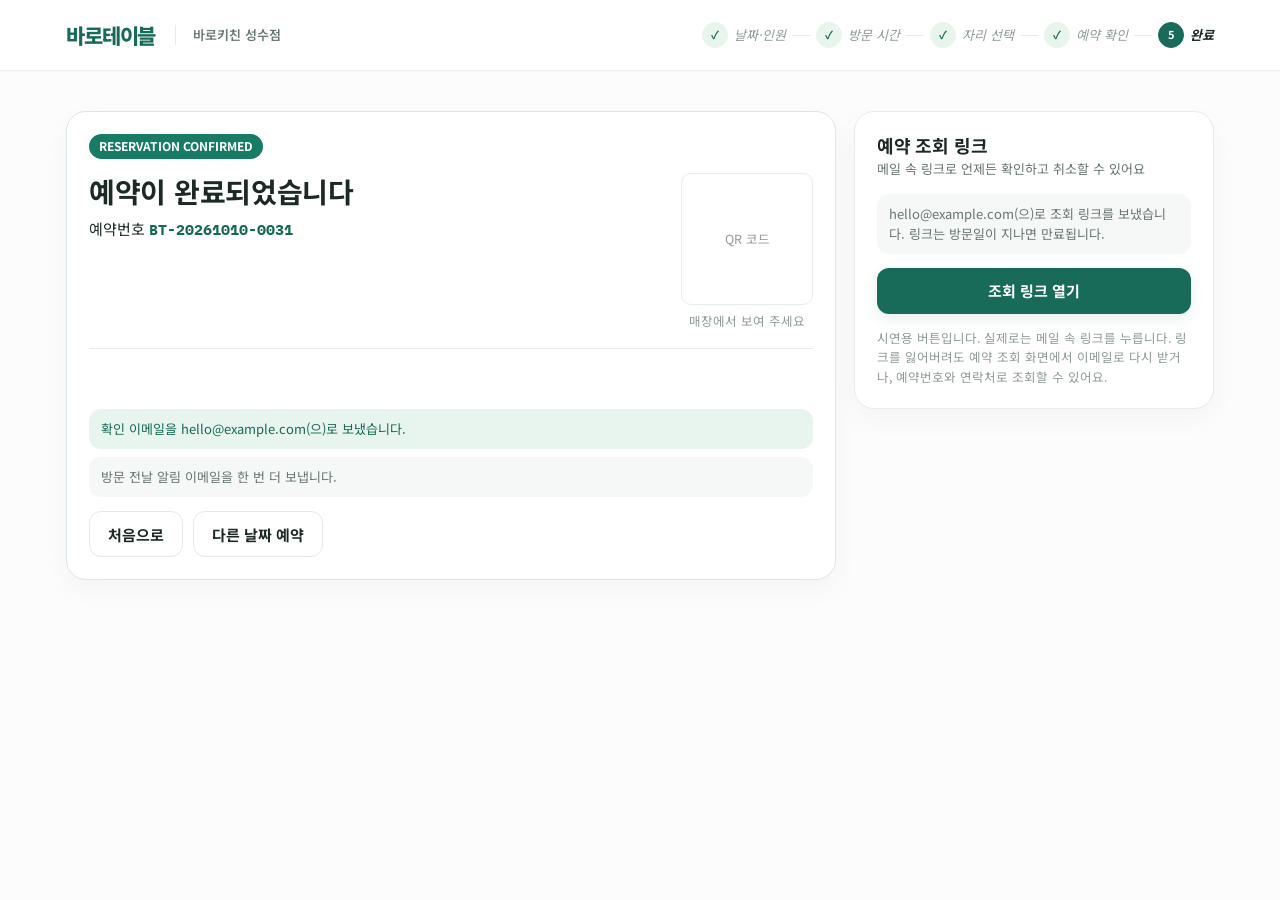
==== barotable-pagetest/src/main/resources/templates/complete.html @ 3e7eea83 "first" ====
<!DOCTYPE html>
<html lang="ko" xmlns:th="http://www.thymeleaf.org">
<head>
  <meta charset="utf-8">
  <meta name="viewport" content="width=device-width, initial-scale=1, viewport-fit=cover">
  <title>바로테이블 · 예약 완료</title>
  <link rel="preconnect" href="https://fonts.googleapis.com">
  <link rel="stylesheet" href="https://fonts.googleapis.com/css2?family=Noto+Sans+KR:wght@400;500;600;700;800&amp;family=IBM+Plex+Mono:wght@500;600&amp;display=swap">
  <link rel="stylesheet" href="../static/css/app.css?v=20261025a" th:href="@{/css/app.css}">
</head>
<!-- C-06 예약 완료와 비회원 조회 -->
<body data-depth="0" data-screen="complete" th:data-server="true">
  <header class="site-head">
    <div class="wrap">
      <a class="brand" href="index.html" th:href="@{/}" data-go="index">바로테이블</a>
      <span class="head-store" id="head-store">바로키친 성수점</span>
      <span class="head-spacer"></span>
      <nav class="steps" aria-label="예약 단계">
        <span class="done"><b>✓</b><em>날짜·인원</em></span><i></i>
        <span class="done"><b>✓</b><em>방문 시간</em></span><i></i>
        <span class="done"><b>✓</b><em>자리 선택</em></span><i></i>
        <span class="done"><b>✓</b><em>예약 확인</em></span><i></i>
        <span class="on"><b>5</b><em>완료</em></span>
      </nav>
    </div>
  </header>

  <main class="page wrap">
    <div class="grid cols-main-side" style="--side-w:360px">
      <section class="card stack" aria-labelledby="done-title" id="done-card">
        <span class="badge badge-solid" style="align-self:flex-start" id="done-badge">RESERVATION CONFIRMED</span>
        <div class="row" style="justify-content:space-between;align-items:flex-start;gap:20px">
          <div class="stack" style="gap:8px;min-width:0;flex:1">
            <h1 id="done-title" style="font-size:clamp(22px,3vw,28px)">예약이 완료되었습니다</h1>
            <p>예약번호 <b class="mono" id="d-no" style="color:var(--teal-deep)">BT-20261010-0031</b></p>
          </div>
          <figure style="margin:0;display:flex;flex-direction:column;align-items:center;gap:6px">
            <div class="qr" aria-label="QR 코드 자리"><span class="hint">QR 코드</span></div>
            <figcaption class="hint">매장에서 보여 주세요</figcaption>
          </figure>
        </div>
        <hr class="divider">
        <dl class="kv" id="d-info"></dl>
        <div class="stack" style="gap:8px">
          <p class="notice good" id="n-confirm">확인 이메일을 hello@example.com(으)로 보냈습니다.</p>
          <p class="notice" id="n-daybefore">방문 전날 알림 이메일을 한 번 더 보냅니다.</p>
        </div>
        <div class="row">
          <a class="btn btn-ghost" href="index.html" th:href="@{/}" data-go="index">처음으로</a>
          <a class="btn btn-ghost" href="reserve.html" th:href="@{/reserve}" data-go="reserve">다른 날짜 예약</a>
        </div>
      </section>

      <section class="card stack" aria-labelledby="lk-title">
        <div>
          <h2 id="lk-title">예약 조회 링크</h2>
          <p class="card-sub">메일 속 링크로 언제든 확인하고 취소할 수 있어요</p>
        </div>
        <p class="notice" id="lk-sent">hello@example.com(으)로 조회 링크를 보냈습니다. 링크는 방문일이 지나면 만료됩니다.</p>
        <a class="btn btn-primary" id="lk-open" href="lookup.html" th:href="@{/reservations/lookup}">조회 링크 열기</a>
        <p class="hint">시연용 버튼입니다. 실제로는 메일 속 링크를 누릅니다. 링크를 잃어버려도 예약 조회 화면에서 이메일로 다시 받거나, 예약번호와 연락처로 조회할 수 있어요.</p>
      </section>
    </div>
  </main>

  <script src="../static/js/data.js?v=20261025a" th:src="@{/js/data.js}"></script>
  <script src="../static/js/common.js?v=20261025a" th:src="@{/js/common.js}"></script>
  <script src="../static/js/pages/complete.js?v=20261025a" th:src="@{/js/pages/complete.js}"></script>
</body>
</html>
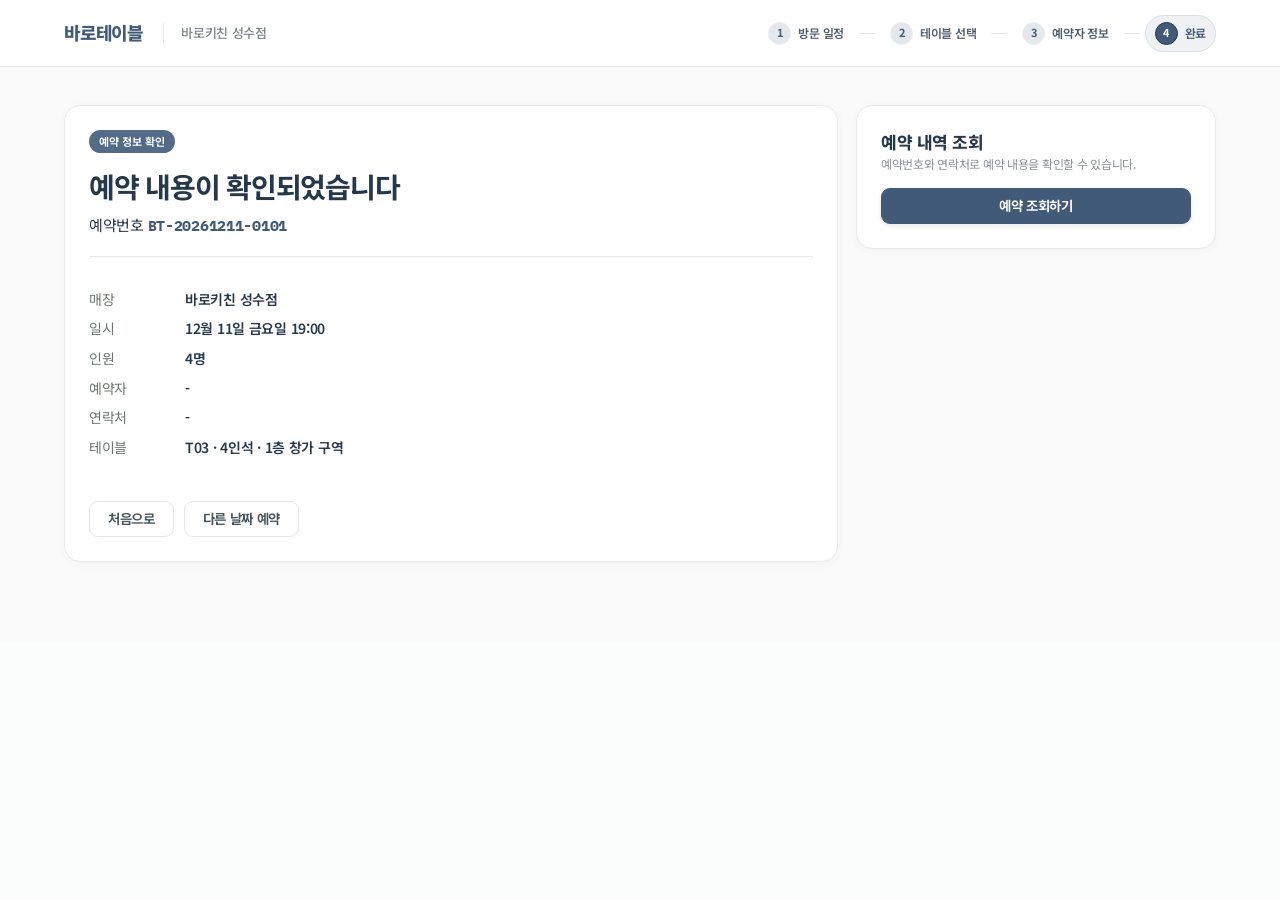
==== commit fe4bd930: "예약" ====
--- a/barotable-pagetest/src/main/resources/templates/complete.html
+++ b/barotable-pagetest/src/main/resources/templates/complete.html
@@ -6,65 +6,57 @@
   <title>바로테이블 · 예약 완료</title>
   <link rel="preconnect" href="https://fonts.googleapis.com">
   <link rel="stylesheet" href="https://fonts.googleapis.com/css2?family=Noto+Sans+KR:wght@400;500;600;700;800&amp;family=IBM+Plex+Mono:wght@500;600&amp;display=swap">
-  <link rel="stylesheet" href="../static/css/app.css?v=20261025a" th:href="@{/css/app.css}">
+  <link rel="stylesheet" href="../static/css/app.css?v=20261110a" th:href="@{/css/app.css}">
+  <link rel="stylesheet" href="../static/css/steps.css?v=20261110a" th:href="@{/css/steps.css}">
+  <link rel="stylesheet" href="../static/css/responsive.css?v=20261110a" th:href="@{/css/responsive.css}">
+  <link rel="stylesheet" href="../static/css/ui.css?v=20261110a" th:href="@{/css/ui.css}">
 </head>
 <!-- C-06 예약 완료와 비회원 조회 -->
 <body data-depth="0" data-screen="complete" th:data-server="true">
-  <header class="site-head">
-    <div class="wrap">
-      <a class="brand" href="index.html" th:href="@{/}" data-go="index">바로테이블</a>
-      <span class="head-store" id="head-store">바로키친 성수점</span>
-      <span class="head-spacer"></span>
-      <nav class="steps" aria-label="예약 단계">
-        <span class="done"><b>✓</b><em>날짜·인원</em></span><i></i>
-        <span class="done"><b>✓</b><em>방문 시간</em></span><i></i>
-        <span class="done"><b>✓</b><em>자리 선택</em></span><i></i>
-        <span class="done"><b>✓</b><em>예약 확인</em></span><i></i>
-        <span class="on"><b>5</b><em>완료</em></span>
-      </nav>
-    </div>
-  </header>
+<header class="site-head">
+<div class="wrap">
+<a class="brand" data-go="index" href="index.html" th:href="@{/}">바로테이블</a>
+<span class="head-store" id="head-store">바로키친 성수점</span>
+<span class="head-spacer"></span>
+<nav aria-label="예약 진행 단계" class="steps unified-steps"><span class="done" data-progress="1"><b>1</b><em>방문 일정</em></span><i></i><span class="done" data-progress="2"><b>2</b><em>테이블 선택</em></span><i></i><span class="done" data-progress="3"><b>3</b><em>예약자 정보</em></span><i></i><span aria-current="step" class="on" data-progress="4"><b>4</b><em>완료</em></span></nav>
+</div>
+</header>
+<main class="page wrap">
+<div class="grid cols-main-side" style="--side-w:360px">
+<section aria-labelledby="done-title" class="card stack" id="done-card">
+<span class="badge badge-solid" id="done-badge" style="align-self:flex-start">예약 정보 확인</span>
+<div class="row" style="justify-content:space-between;align-items:flex-start;gap:20px">
+<div class="stack" style="gap:8px;min-width:0;flex:1">
+<h1 id="done-title" style="font-size:clamp(22px,3vw,28px)">예약 내용이 확인되었습니다</h1>
+<p>예약번호 <b class="mono" id="d-no" style="color:var(--teal-deep)">BT-20261010-0031</b></p>
+</div>
 
-  <main class="page wrap">
-    <div class="grid cols-main-side" style="--side-w:360px">
-      <section class="card stack" aria-labelledby="done-title" id="done-card">
-        <span class="badge badge-solid" style="align-self:flex-start" id="done-badge">RESERVATION CONFIRMED</span>
-        <div class="row" style="justify-content:space-between;align-items:flex-start;gap:20px">
-          <div class="stack" style="gap:8px;min-width:0;flex:1">
-            <h1 id="done-title" style="font-size:clamp(22px,3vw,28px)">예약이 완료되었습니다</h1>
-            <p>예약번호 <b class="mono" id="d-no" style="color:var(--teal-deep)">BT-20261010-0031</b></p>
-          </div>
-          <figure style="margin:0;display:flex;flex-direction:column;align-items:center;gap:6px">
-            <div class="qr" aria-label="QR 코드 자리"><span class="hint">QR 코드</span></div>
-            <figcaption class="hint">매장에서 보여 주세요</figcaption>
-          </figure>
-        </div>
-        <hr class="divider">
-        <dl class="kv" id="d-info"></dl>
-        <div class="stack" style="gap:8px">
-          <p class="notice good" id="n-confirm">확인 이메일을 hello@example.com(으)로 보냈습니다.</p>
-          <p class="notice" id="n-daybefore">방문 전날 알림 이메일을 한 번 더 보냅니다.</p>
-        </div>
-        <div class="row">
-          <a class="btn btn-ghost" href="index.html" th:href="@{/}" data-go="index">처음으로</a>
-          <a class="btn btn-ghost" href="reserve.html" th:href="@{/reserve}" data-go="reserve">다른 날짜 예약</a>
-        </div>
-      </section>
+</div>
+<hr class="divider"/>
+<dl class="kv" id="d-info"></dl>
+<div class="stack" style="gap:8px">
+</div>
+<div class="row">
+<a class="btn btn-ghost" data-go="index" href="index.html" th:href="@{/}">처음으로</a>
+<a class="btn btn-ghost" data-go="reserve" href="reserve.html" th:href="@{/reserve}">다른 날짜 예약</a>
+</div>
+</section>
+<section aria-labelledby="lk-title" class="card stack">
+<div>
+<h2 id="lk-title">예약 내역 조회</h2>
+<p class="card-sub">예약번호와 연락처로 예약 내용을 확인할 수 있습니다.</p>
+</div>
 
-      <section class="card stack" aria-labelledby="lk-title">
-        <div>
-          <h2 id="lk-title">예약 조회 링크</h2>
-          <p class="card-sub">메일 속 링크로 언제든 확인하고 취소할 수 있어요</p>
-        </div>
-        <p class="notice" id="lk-sent">hello@example.com(으)로 조회 링크를 보냈습니다. 링크는 방문일이 지나면 만료됩니다.</p>
-        <a class="btn btn-primary" id="lk-open" href="lookup.html" th:href="@{/reservations/lookup}">조회 링크 열기</a>
-        <p class="hint">시연용 버튼입니다. 실제로는 메일 속 링크를 누릅니다. 링크를 잃어버려도 예약 조회 화면에서 이메일로 다시 받거나, 예약번호와 연락처로 조회할 수 있어요.</p>
-      </section>
-    </div>
-  </main>
+<a class="btn btn-primary" href="lookup.html" id="lk-open" th:href="@{/reservations/lookup}">예약 조회하기</a>
 
-  <script src="../static/js/data.js?v=20261025a" th:src="@{/js/data.js}"></script>
-  <script src="../static/js/common.js?v=20261025a" th:src="@{/js/common.js}"></script>
-  <script src="../static/js/pages/complete.js?v=20261025a" th:src="@{/js/pages/complete.js}"></script>
+</section>
+</div>
+</main>
+
+  <script src="../static/js/data.js?v=20261110a" th:src="@{/js/data.js}"></script>
+  <script src="../static/js/common.js?v=20261110a" th:src="@{/js/common.js}"></script>
+  <script src="../static/js/member.js?v=20261110a" th:src="@{/js/member.js}"></script>
+  <script src="../static/js/pages/complete.js?v=20261110a" th:src="@{/js/pages/complete.js}"></script>
+  <script src="../static/js/drag-scroll.js?v=20261110a" th:src="@{/js/drag-scroll.js}"></script>
 </body>
 </html>
